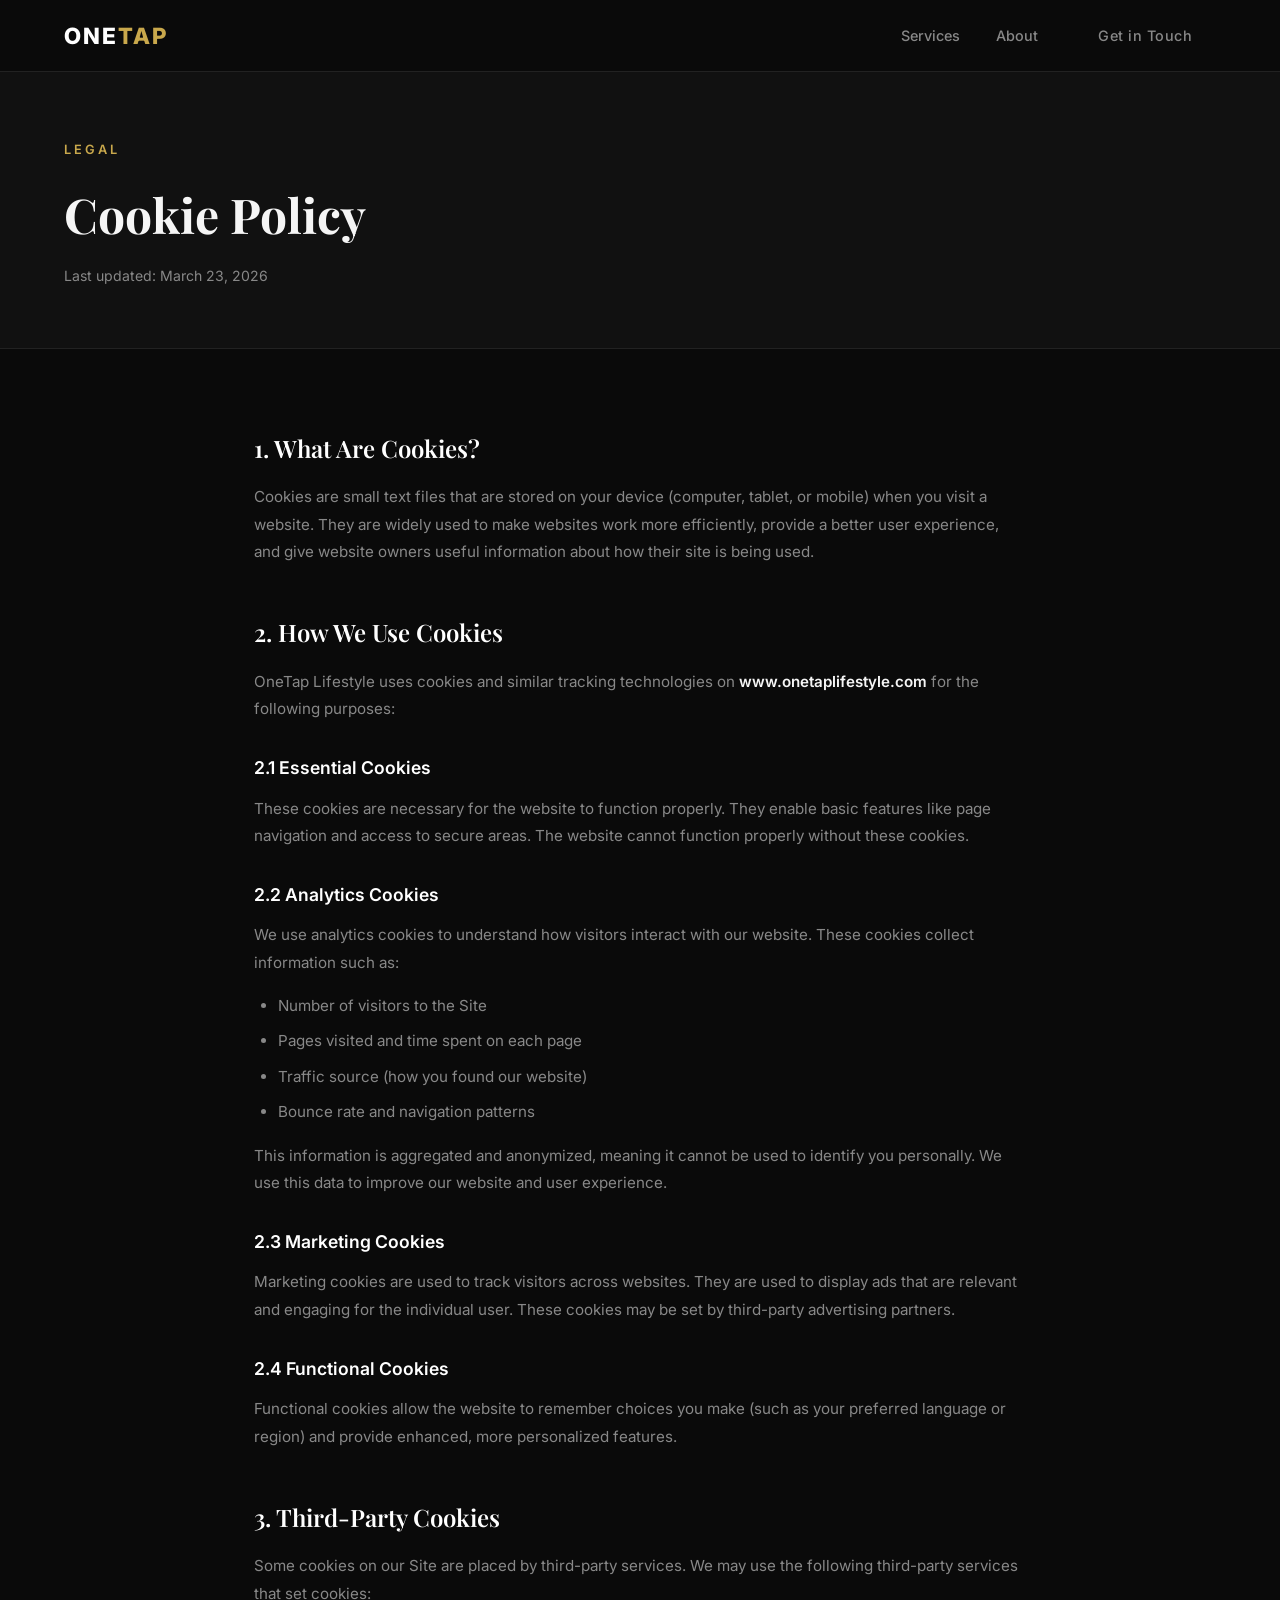
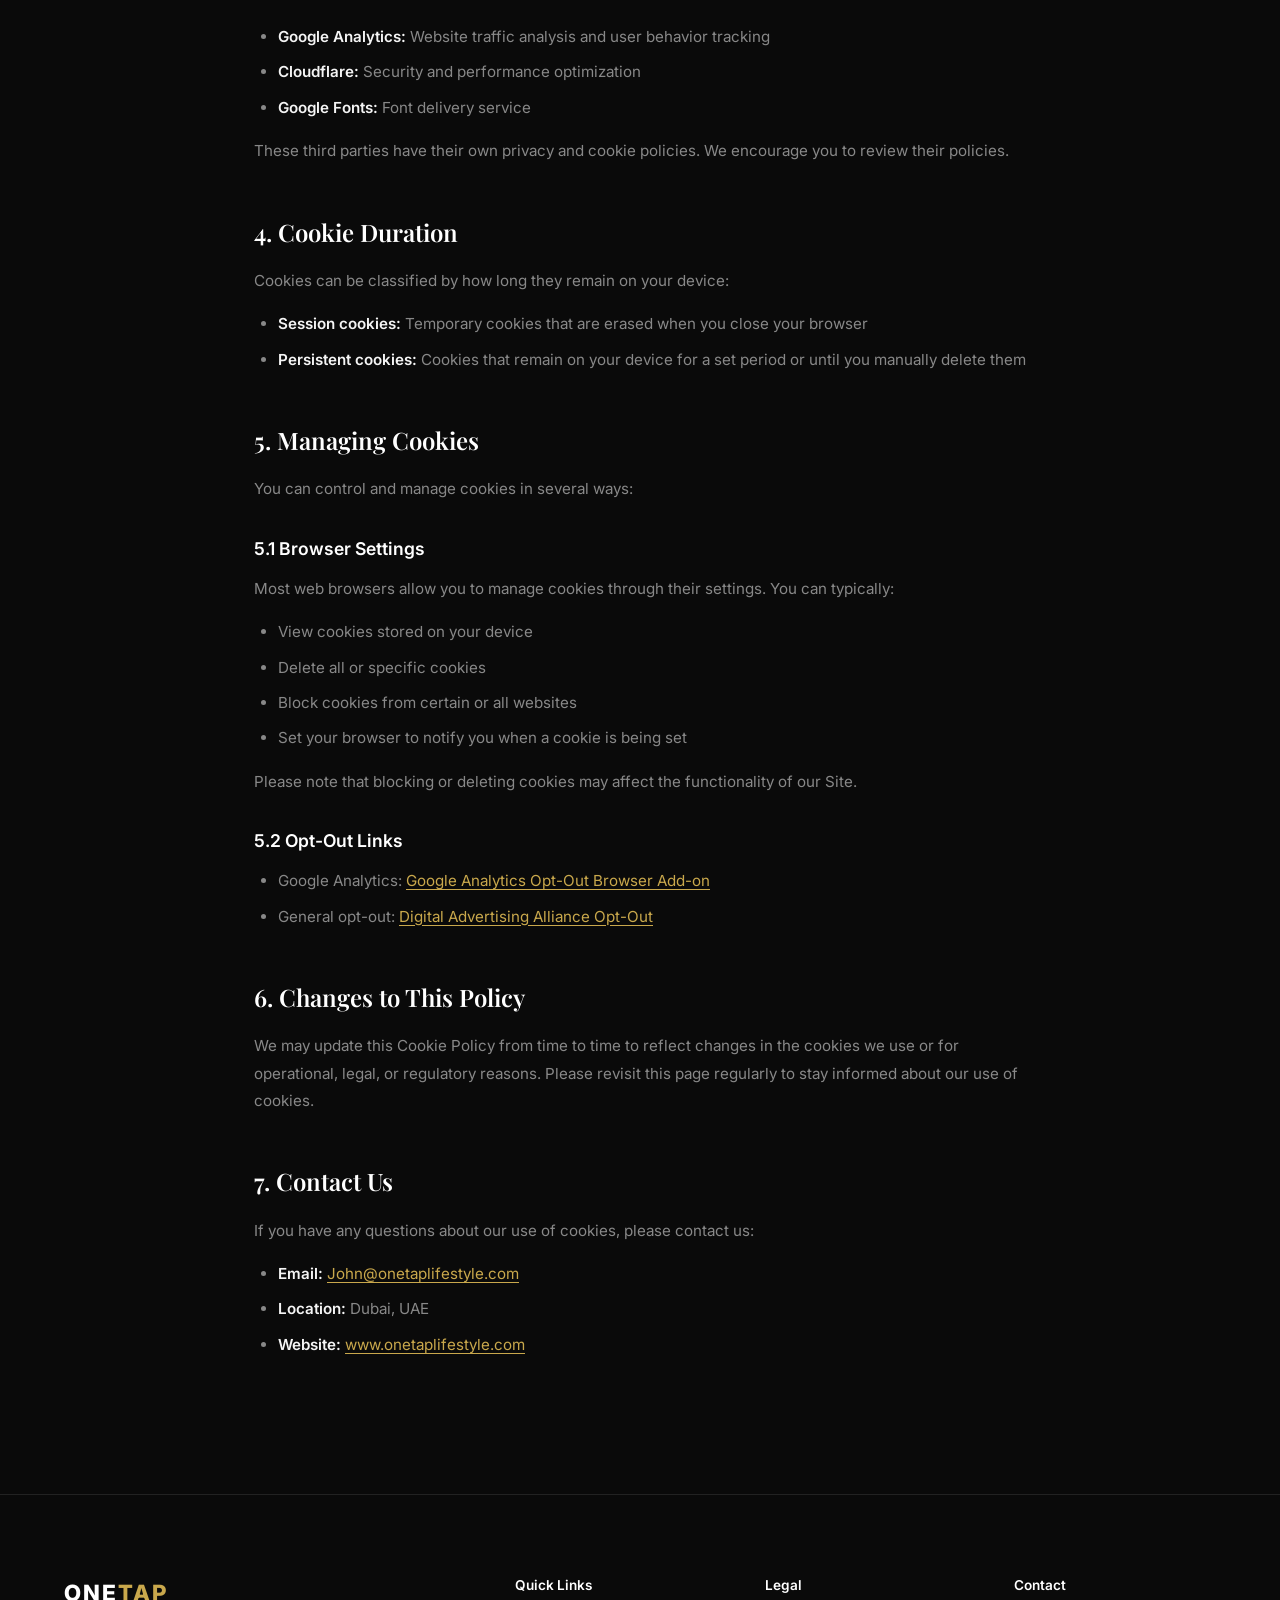
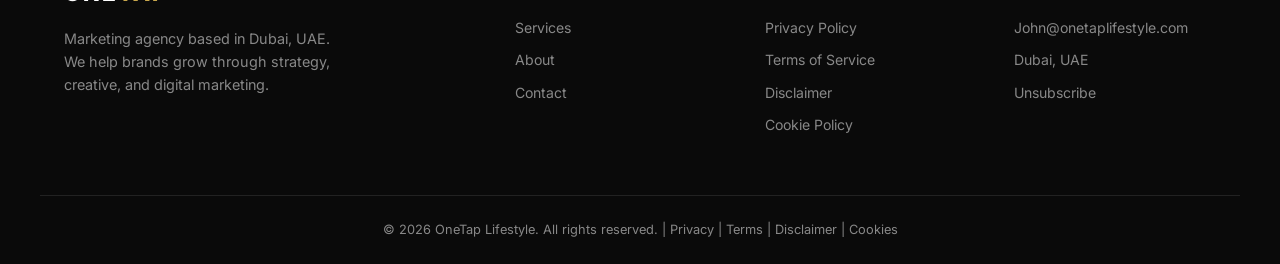
==== cookie-policy.html @ 4684f881 "Add legal pages and remove portfolio section - Remove Work/Portfolio section from homepage - Add Ter" ====
<!DOCTYPE html>
<html lang="en">
<head>
  <meta charset="UTF-8">
  <meta name="viewport" content="width=device-width, initial-scale=1.0">
  <title>Cookie Policy | OneTap Lifestyle</title>
  <meta name="description" content="Cookie Policy for OneTap Lifestyle. Learn about the cookies we use and how to manage your preferences.">
  <link rel="preconnect" href="https://fonts.googleapis.com">
  <link rel="preconnect" href="https://fonts.gstatic.com" crossorigin>
  <link href="https://fonts.googleapis.com/css2?family=Inter:wght@300;400;500;600;700;800;900&family=Playfair+Display:wght@400;500;600;700&display=swap" rel="stylesheet">
  <link rel="stylesheet" href="style.css">
  <link rel="stylesheet" href="legal.css">
</head>
<body>

  <nav class="nav nav--scrolled">
    <div class="container nav__inner">
      <a href="index.html" class="nav__logo">
        <span class="logo-one">ONE</span><span class="logo-tap">TAP</span>
      </a>
      <button class="nav__toggle" id="navToggle" aria-label="Toggle menu">
        <span></span><span></span><span></span>
      </button>
      <ul class="nav__links" id="navLinks">
        <li><a href="index.html#services">Services</a></li>
        <li><a href="index.html#about">About</a></li>
        <li><a href="index.html#contact" class="btn btn--sm">Get in Touch</a></li>
      </ul>
    </div>
  </nav>

  <section class="legal-hero">
    <div class="container">
      <p class="section__tag">Legal</p>
      <h1>Cookie Policy</h1>
      <p class="legal-updated">Last updated: March 23, 2026</p>
    </div>
  </section>

  <section class="legal-content">
    <div class="container">

      <h2>1. What Are Cookies?</h2>
      <p>Cookies are small text files that are stored on your device (computer, tablet, or mobile) when you visit a website. They are widely used to make websites work more efficiently, provide a better user experience, and give website owners useful information about how their site is being used.</p>

      <h2>2. How We Use Cookies</h2>
      <p>OneTap Lifestyle uses cookies and similar tracking technologies on <strong>www.onetaplifestyle.com</strong> for the following purposes:</p>

      <h3>2.1 Essential Cookies</h3>
      <p>These cookies are necessary for the website to function properly. They enable basic features like page navigation and access to secure areas. The website cannot function properly without these cookies.</p>

      <h3>2.2 Analytics Cookies</h3>
      <p>We use analytics cookies to understand how visitors interact with our website. These cookies collect information such as:</p>
      <ul>
        <li>Number of visitors to the Site</li>
        <li>Pages visited and time spent on each page</li>
        <li>Traffic source (how you found our website)</li>
        <li>Bounce rate and navigation patterns</li>
      </ul>
      <p>This information is aggregated and anonymized, meaning it cannot be used to identify you personally. We use this data to improve our website and user experience.</p>

      <h3>2.3 Marketing Cookies</h3>
      <p>Marketing cookies are used to track visitors across websites. They are used to display ads that are relevant and engaging for the individual user. These cookies may be set by third-party advertising partners.</p>

      <h3>2.4 Functional Cookies</h3>
      <p>Functional cookies allow the website to remember choices you make (such as your preferred language or region) and provide enhanced, more personalized features.</p>

      <h2>3. Third-Party Cookies</h2>
      <p>Some cookies on our Site are placed by third-party services. We may use the following third-party services that set cookies:</p>
      <ul>
        <li><strong>Google Analytics:</strong> Website traffic analysis and user behavior tracking</li>
        <li><strong>Cloudflare:</strong> Security and performance optimization</li>
        <li><strong>Google Fonts:</strong> Font delivery service</li>
      </ul>
      <p>These third parties have their own privacy and cookie policies. We encourage you to review their policies.</p>

      <h2>4. Cookie Duration</h2>
      <p>Cookies can be classified by how long they remain on your device:</p>
      <ul>
        <li><strong>Session cookies:</strong> Temporary cookies that are erased when you close your browser</li>
        <li><strong>Persistent cookies:</strong> Cookies that remain on your device for a set period or until you manually delete them</li>
      </ul>

      <h2>5. Managing Cookies</h2>
      <p>You can control and manage cookies in several ways:</p>

      <h3>5.1 Browser Settings</h3>
      <p>Most web browsers allow you to manage cookies through their settings. You can typically:</p>
      <ul>
        <li>View cookies stored on your device</li>
        <li>Delete all or specific cookies</li>
        <li>Block cookies from certain or all websites</li>
        <li>Set your browser to notify you when a cookie is being set</li>
      </ul>
      <p>Please note that blocking or deleting cookies may affect the functionality of our Site.</p>

      <h3>5.2 Opt-Out Links</h3>
      <ul>
        <li>Google Analytics: <a href="https://tools.google.com/dlpage/gaoptout" target="_blank" rel="noopener">Google Analytics Opt-Out Browser Add-on</a></li>
        <li>General opt-out: <a href="https://www.aboutads.info/choices/" target="_blank" rel="noopener">Digital Advertising Alliance Opt-Out</a></li>
      </ul>

      <h2>6. Changes to This Policy</h2>
      <p>We may update this Cookie Policy from time to time to reflect changes in the cookies we use or for operational, legal, or regulatory reasons. Please revisit this page regularly to stay informed about our use of cookies.</p>

      <h2>7. Contact Us</h2>
      <p>If you have any questions about our use of cookies, please contact us:</p>
      <ul>
        <li><strong>Email:</strong> <a href="mailto:John@onetaplifestyle.com">John@onetaplifestyle.com</a></li>
        <li><strong>Location:</strong> Dubai, UAE</li>
        <li><strong>Website:</strong> <a href="https://www.onetaplifestyle.com">www.onetaplifestyle.com</a></li>
      </ul>

    </div>
  </section>

  <footer class="footer">
    <div class="container footer__inner">
      <div class="footer__brand">
        <a href="index.html" class="nav__logo">
          <span class="logo-one">ONE</span><span class="logo-tap">TAP</span>
        </a>
        <p>Marketing agency based in Dubai, UAE. We help brands grow through strategy, creative, and digital marketing.</p>
      </div>
      <div class="footer__links">
        <h4>Quick Links</h4>
        <a href="index.html#services">Services</a>
        <a href="index.html#about">About</a>
        <a href="index.html#contact">Contact</a>
      </div>
      <div class="footer__links">
        <h4>Legal</h4>
        <a href="privacy-policy.html">Privacy Policy</a>
        <a href="terms-of-service.html">Terms of Service</a>
        <a href="disclaimer.html">Disclaimer</a>
        <a href="cookie-policy.html">Cookie Policy</a>
      </div>
      <div class="footer__links">
        <h4>Contact</h4>
        <a href="mailto:John@onetaplifestyle.com">John@onetaplifestyle.com</a>
        <p>Dubai, UAE</p>
        <a href="unsubscribe.html">Unsubscribe</a>
      </div>
    </div>
    <div class="container footer__bottom">
      <p>&copy; 2026 OneTap Lifestyle. All rights reserved. |
        <a href="privacy-policy.html">Privacy</a> |
        <a href="terms-of-service.html">Terms</a> |
        <a href="disclaimer.html">Disclaimer</a> |
        <a href="cookie-policy.html">Cookies</a>
      </p>
    </div>
  </footer>

  <script src="script.js"></script>
</body>
</html>
---- style.css ----
/* ============================================
   OneTap Lifestyle — Global Styles
   ============================================ */

:root {
  --color-bg: #0a0a0a;
  --color-surface: #111111;
  --color-surface-2: #1a1a1a;
  --color-border: #222222;
  --color-text: #f5f5f5;
  --color-text-muted: #888888;
  --color-accent: #c9a84c;
  --color-accent-light: #e0c474;
  --color-white: #ffffff;
  --font-sans: 'Inter', -apple-system, sans-serif;
  --font-serif: 'Playfair Display', Georgia, serif;
  --ease: cubic-bezier(0.25, 0.46, 0.45, 0.94);
  --ease-out: cubic-bezier(0.16, 1, 0.3, 1);
}

*, *::before, *::after {
  margin: 0;
  padding: 0;
  box-sizing: border-box;
}

html {
  scroll-behavior: smooth;
  -webkit-font-smoothing: antialiased;
}

body {
  font-family: var(--font-sans);
  background: var(--color-bg);
  color: var(--color-text);
  line-height: 1.6;
  overflow-x: hidden;
}

a {
  color: inherit;
  text-decoration: none;
  transition: color 0.3s var(--ease);
}

img { max-width: 100%; display: block; }

.container {
  width: 100%;
  max-width: 1200px;
  margin: 0 auto;
  padding: 0 24px;
}

.section__tag {
  font-size: 0.8rem;
  font-weight: 600;
  letter-spacing: 3px;
  text-transform: uppercase;
  color: var(--color-accent);
  margin-bottom: 16px;
}

.section__title {
  font-family: var(--font-serif);
  font-size: clamp(2rem, 4vw, 3rem);
  font-weight: 600;
  line-height: 1.2;
  margin-bottom: 48px;
}

/* Buttons */
.btn {
  display: inline-flex;
  align-items: center;
  justify-content: center;
  padding: 14px 32px;
  font-size: 0.9rem;
  font-weight: 600;
  letter-spacing: 0.5px;
  border-radius: 6px;
  border: none;
  cursor: pointer;
  transition: all 0.3s var(--ease);
  font-family: var(--font-sans);
}

.btn--primary {
  background: var(--color-accent);
  color: var(--color-bg);
}

.btn--primary:hover {
  background: var(--color-accent-light);
  transform: translateY(-2px);
  box-shadow: 0 8px 30px rgba(201, 168, 76, 0.25);
}

.btn--outline {
  background: transparent;
  border: 1px solid var(--color-border);
  color: var(--color-text);
}

.btn--outline:hover {
  border-color: var(--color-accent);
  color: var(--color-accent);
}

.btn--sm { padding: 10px 24px; font-size: 0.85rem; }
.btn--lg { padding: 18px 42px; font-size: 1rem; }
.btn--full { width: 100%; }

/* ============================================
   Navigation
   ============================================ */

.nav {
  position: fixed;
  top: 0;
  left: 0;
  right: 0;
  z-index: 1000;
  padding: 20px 0;
  transition: all 0.4s var(--ease);
}

.nav--scrolled {
  background: rgba(10, 10, 10, 0.92);
  backdrop-filter: blur(20px);
  padding: 14px 0;
  border-bottom: 1px solid var(--color-border);
}

.nav__inner {
  display: flex;
  align-items: center;
  justify-content: space-between;
}

.nav__logo {
  font-size: 1.4rem;
  font-weight: 800;
  letter-spacing: 2px;
}

.logo-one { color: var(--color-white); }
.logo-tap { color: var(--color-accent); }

.nav__links {
  display: flex;
  align-items: center;
  gap: 36px;
  list-style: none;
}

.nav__links a {
  font-size: 0.9rem;
  font-weight: 500;
  color: var(--color-text-muted);
  transition: color 0.3s;
}

.nav__links a:hover { color: var(--color-white); }

.nav__toggle {
  display: none;
  flex-direction: column;
  gap: 5px;
  background: none;
  border: none;
  cursor: pointer;
  padding: 4px;
}

.nav__toggle span {
  width: 24px;
  height: 2px;
  background: var(--color-white);
  transition: all 0.3s var(--ease);
}

/* ============================================
   Hero
   ============================================ */

.hero {
  position: relative;
  min-height: 100vh;
  display: flex;
  align-items: center;
  padding: 120px 0 80px;
  overflow: hidden;
}

.hero__bg {
  position: absolute;
  inset: 0;
  background:
    radial-gradient(ellipse at 20% 50%, rgba(201, 168, 76, 0.08) 0%, transparent 60%),
    radial-gradient(ellipse at 80% 20%, rgba(201, 168, 76, 0.05) 0%, transparent 50%);
}

.hero__content { position: relative; max-width: 800px; }

.hero__tag {
  font-size: 0.8rem;
  font-weight: 600;
  letter-spacing: 3px;
  text-transform: uppercase;
  color: var(--color-accent);
  margin-bottom: 24px;
  opacity: 0;
  transform: translateY(20px);
  animation: fadeUp 0.8s var(--ease-out) 0.2s forwards;
}

.hero__title {
  font-family: var(--font-serif);
  font-size: clamp(2.8rem, 6vw, 5rem);
  font-weight: 700;
  line-height: 1.1;
  margin-bottom: 24px;
  opacity: 0;
  transform: translateY(30px);
  animation: fadeUp 0.8s var(--ease-out) 0.4s forwards;
}

.hero__accent { color: var(--color-accent); }

.hero__sub {
  font-size: 1.15rem;
  line-height: 1.7;
  color: var(--color-text-muted);
  max-width: 560px;
  margin-bottom: 40px;
  opacity: 0;
  transform: translateY(30px);
  animation: fadeUp 0.8s var(--ease-out) 0.6s forwards;
}

.hero__actions {
  display: flex;
  gap: 16px;
  flex-wrap: wrap;
  opacity: 0;
  transform: translateY(30px);
  animation: fadeUp 0.8s var(--ease-out) 0.8s forwards;
}

.hero__scroll {
  position: absolute;
  bottom: 40px;
  left: 50%;
  transform: translateX(-50%);
  display: flex;
  flex-direction: column;
  align-items: center;
  gap: 8px;
  opacity: 0;
  animation: fadeIn 1s var(--ease) 1.2s forwards;
}

.hero__scroll span {
  font-size: 0.7rem;
  letter-spacing: 2px;
  text-transform: uppercase;
  color: var(--color-text-muted);
}

.hero__scroll-line {
  width: 1px;
  height: 40px;
  background: var(--color-accent);
  animation: scrollLine 2s var(--ease) infinite;
}

@keyframes fadeUp {
  to { opacity: 1; transform: translateY(0); }
}

@keyframes fadeIn {
  to { opacity: 1; }
}

@keyframes scrollLine {
  0% { transform: scaleY(0); transform-origin: top; }
  50% { transform: scaleY(1); transform-origin: top; }
  51% { transform-origin: bottom; }
  100% { transform: scaleY(0); transform-origin: bottom; }
}

/* ============================================
   Services
   ============================================ */

.services {
  padding: 120px 0;
  background: var(--color-surface);
}

.services__grid {
  display: grid;
  grid-template-columns: repeat(3, 1fr);
  gap: 24px;
}

.service-card {
  background: var(--color-surface-2);
  border: 1px solid var(--color-border);
  border-radius: 12px;
  padding: 40px 32px;
  transition: all 0.4s var(--ease);
  opacity: 0;
  transform: translateY(30px);
}

.service-card.animate-in {
  opacity: 1;
  transform: translateY(0);
}

.service-card:hover {
  border-color: var(--color-accent);
  transform: translateY(-4px);
  box-shadow: 0 20px 60px rgba(0, 0, 0, 0.3);
}

.service-card__icon {
  width: 48px;
  height: 48px;
  color: var(--color-accent);
  margin-bottom: 24px;
}

.service-card h3 {
  font-size: 1.15rem;
  font-weight: 600;
  margin-bottom: 12px;
}

.service-card p {
  font-size: 0.92rem;
  color: var(--color-text-muted);
  line-height: 1.6;
}

/* ============================================
   Stats
   ============================================ */

.stats {
  padding: 80px 0;
  border-top: 1px solid var(--color-border);
  border-bottom: 1px solid var(--color-border);
}

.stats__grid {
  display: grid;
  grid-template-columns: repeat(4, 1fr);
  gap: 32px;
  text-align: center;
}

.stat {
  opacity: 0;
  transform: translateY(20px);
}

.stat.animate-in {
  opacity: 1;
  transform: translateY(0);
  transition: all 0.6s var(--ease-out);
}

.stat__number {
  font-family: var(--font-serif);
  font-size: 3rem;
  font-weight: 700;
  color: var(--color-accent);
}

.stat__plus {
  font-family: var(--font-serif);
  font-size: 2rem;
  color: var(--color-accent);
}

.stat p {
  font-size: 0.9rem;
  color: var(--color-text-muted);
  margin-top: 4px;
}

/* ============================================
   About
   ============================================ */

.about {
  padding: 120px 0;
}

.about__inner {
  display: grid;
  grid-template-columns: 1fr 1fr;
  gap: 80px;
  align-items: center;
}

.about__text p {
  font-size: 1rem;
  color: var(--color-text-muted);
  margin-bottom: 20px;
  line-height: 1.7;
}

.about__text .btn { margin-top: 16px; }

.about__card {
  background: linear-gradient(135deg, var(--color-surface-2), var(--color-surface));
  border: 1px solid var(--color-border);
  border-radius: 16px;
  padding: 60px 48px;
  position: relative;
  overflow: hidden;
}

.about__card::before {
  content: '';
  position: absolute;
  top: 0;
  left: 0;
  right: 0;
  height: 3px;
  background: linear-gradient(90deg, var(--color-accent), var(--color-accent-light));
}

.about__card-label {
  font-size: 0.75rem;
  font-weight: 600;
  letter-spacing: 3px;
  text-transform: uppercase;
  color: var(--color-accent);
  margin-bottom: 24px;
  display: block;
}

.about__card h3 {
  font-family: var(--font-serif);
  font-size: 1.8rem;
  line-height: 1.4;
  font-weight: 600;
}

.about__text,
.about__visual {
  opacity: 0;
  transform: translateY(30px);
}

.about__text.animate-in,
.about__visual.animate-in {
  opacity: 1;
  transform: translateY(0);
  transition: all 0.8s var(--ease-out);
}

/* ============================================
   CTA
   ============================================ */

.cta {
  padding: 120px 0;
}

.cta__inner {
  text-align: center;
  padding: 80px 48px;
  border-radius: 20px;
  background: linear-gradient(135deg, var(--color-surface-2), var(--color-surface));
  border: 1px solid var(--color-border);
  position: relative;
  overflow: hidden;
  opacity: 0;
  transform: translateY(30px);
}

.cta__inner.animate-in {
  opacity: 1;
  transform: translateY(0);
  transition: all 0.8s var(--ease-out);
}

.cta__inner::before {
  content: '';
  position: absolute;
  top: -50%;
  left: -50%;
  width: 200%;
  height: 200%;
  background: radial-gradient(circle, rgba(201, 168, 76, 0.06) 0%, transparent 50%);
  pointer-events: none;
}

.cta h2 {
  font-family: var(--font-serif);
  font-size: clamp(2rem, 4vw, 3rem);
  margin-bottom: 16px;
  position: relative;
}

.cta p {
  font-size: 1.1rem;
  color: var(--color-text-muted);
  margin-bottom: 32px;
  position: relative;
}

.cta .btn { position: relative; }

/* ============================================
   Contact
   ============================================ */

.contact {
  padding: 120px 0;
  background: var(--color-surface);
}

.contact__inner {
  display: grid;
  grid-template-columns: 1fr 1fr;
  gap: 80px;
}

.contact__info,
.contact__form {
  opacity: 0;
  transform: translateY(30px);
}

.contact__info.animate-in,
.contact__form.animate-in {
  opacity: 1;
  transform: translateY(0);
  transition: all 0.8s var(--ease-out);
}

.contact__details { margin-top: 16px; }

.contact__item {
  margin-bottom: 28px;
}

.contact__label {
  font-size: 0.75rem;
  font-weight: 600;
  letter-spacing: 2px;
  text-transform: uppercase;
  color: var(--color-accent);
  display: block;
  margin-bottom: 6px;
}

.contact__item a:hover { color: var(--color-accent); }

.contact__item p { color: var(--color-text-muted); }

.form__group { margin-bottom: 16px; }

.form__group input,
.form__group textarea {
  width: 100%;
  padding: 16px 20px;
  background: var(--color-surface-2);
  border: 1px solid var(--color-border);
  border-radius: 8px;
  color: var(--color-text);
  font-family: var(--font-sans);
  font-size: 0.95rem;
  transition: border-color 0.3s;
  outline: none;
}

.form__group input:focus,
.form__group textarea:focus {
  border-color: var(--color-accent);
}

.form__group textarea { resize: vertical; }

/* ============================================
   Footer
   ============================================ */

.footer {
  padding: 80px 0 0;
  border-top: 1px solid var(--color-border);
}

.footer__inner {
  display: grid;
  grid-template-columns: 2fr 1fr 1fr 1fr;
  gap: 48px;
  padding-bottom: 48px;
}

.footer__brand p {
  font-size: 0.9rem;
  color: var(--color-text-muted);
  margin-top: 16px;
  max-width: 280px;
  line-height: 1.6;
}

.footer__links h4 {
  font-size: 0.85rem;
  font-weight: 600;
  margin-bottom: 20px;
  color: var(--color-white);
}

.footer__links a,
.footer__links p {
  display: block;
  font-size: 0.88rem;
  color: var(--color-text-muted);
  margin-bottom: 10px;
}

.footer__links a:hover { color: var(--color-accent); }

.footer__bottom {
  padding: 24px 0;
  border-top: 1px solid var(--color-border);
  text-align: center;
}

.footer__bottom p {
  font-size: 0.8rem;
  color: var(--color-text-muted);
}

.footer__bottom a {
  color: var(--color-text-muted);
  transition: color 0.3s;
}

.footer__bottom a:hover {
  color: var(--color-accent);
}

/* ============================================
   Animations
   ============================================ */

[data-animate] {
  opacity: 0;
  transform: translateY(30px);
}

[data-animate].animate-in {
  opacity: 1;
  transform: translateY(0);
  transition: all 0.7s var(--ease-out);
}

/* ============================================
   Responsive
   ============================================ */

@media (max-width: 992px) {
  .services__grid { grid-template-columns: repeat(2, 1fr); }
  .stats__grid { grid-template-columns: repeat(2, 1fr); gap: 40px; }
  .about__inner { grid-template-columns: 1fr; gap: 48px; }
  .contact__inner { grid-template-columns: 1fr; gap: 48px; }
  .footer__inner { grid-template-columns: 1fr 1fr; gap: 32px; }
}

@media (max-width: 768px) {
  .nav__toggle { display: flex; }

  .nav__links {
    position: fixed;
    top: 0;
    right: -100%;
    width: 280px;
    height: 100vh;
    background: var(--color-surface);
    flex-direction: column;
    align-items: flex-start;
    padding: 80px 32px;
    gap: 24px;
    transition: right 0.4s var(--ease);
    border-left: 1px solid var(--color-border);
  }

  .nav__links.active { right: 0; }

  .services__grid { grid-template-columns: 1fr; }
  .stats__grid { grid-template-columns: 1fr 1fr; }
  .footer__inner { grid-template-columns: 1fr; }
  .hero__title { font-size: clamp(2.2rem, 8vw, 3.2rem); }
}

@media (max-width: 480px) {
  .stats__grid { grid-template-columns: 1fr 1fr; gap: 24px; }
  .stat__number { font-size: 2.2rem; }
  .about__card { padding: 40px 28px; }
  .cta__inner { padding: 48px 24px; }
}
---- legal.css ----
/* Legal Pages — Shared Styles */

.legal-hero {
  padding: 140px 0 60px;
  background: var(--color-surface);
  border-bottom: 1px solid var(--color-border);
}

.legal-hero h1 {
  font-family: var(--font-serif);
  font-size: clamp(2rem, 4vw, 3rem);
  font-weight: 700;
  margin-bottom: 12px;
}

.legal-hero .legal-updated {
  font-size: 0.88rem;
  color: var(--color-text-muted);
}

.legal-content {
  padding: 80px 0 120px;
}

.legal-content .container {
  max-width: 820px;
}

.legal-content h2 {
  font-family: var(--font-serif);
  font-size: 1.5rem;
  font-weight: 600;
  margin: 48px 0 16px;
  color: var(--color-white);
}

.legal-content h2:first-of-type {
  margin-top: 0;
}

.legal-content h3 {
  font-size: 1.1rem;
  font-weight: 600;
  margin: 32px 0 12px;
  color: var(--color-white);
}

.legal-content p {
  font-size: 0.95rem;
  color: var(--color-text-muted);
  line-height: 1.8;
  margin-bottom: 16px;
}

.legal-content ul, .legal-content ol {
  margin: 0 0 16px 24px;
  color: var(--color-text-muted);
}

.legal-content li {
  font-size: 0.95rem;
  line-height: 1.8;
  margin-bottom: 8px;
}

.legal-content a {
  color: var(--color-accent);
  text-decoration: underline;
  text-underline-offset: 3px;
}

.legal-content a:hover {
  color: var(--color-accent-light);
}

.legal-content strong {
  color: var(--color-text);
  font-weight: 600;
}

/* Unsubscribe form */
.unsub-form {
  max-width: 480px;
  margin: 32px 0;
}

.unsub-form .form__group {
  margin-bottom: 16px;
}

.unsub-form input {
  width: 100%;
  padding: 16px 20px;
  background: var(--color-surface-2);
  border: 1px solid var(--color-border);
  border-radius: 8px;
  color: var(--color-text);
  font-family: var(--font-sans);
  font-size: 0.95rem;
  transition: border-color 0.3s;
  outline: none;
}

.unsub-form input:focus {
  border-color: var(--color-accent);
}

.unsub-msg {
  margin-top: 16px;
  padding: 16px 20px;
  border-radius: 8px;
  font-size: 0.92rem;
  display: none;
}

.unsub-msg--success {
  display: block;
  background: rgba(46, 204, 113, 0.1);
  border: 1px solid rgba(46, 204, 113, 0.3);
  color: #2ecc71;
}
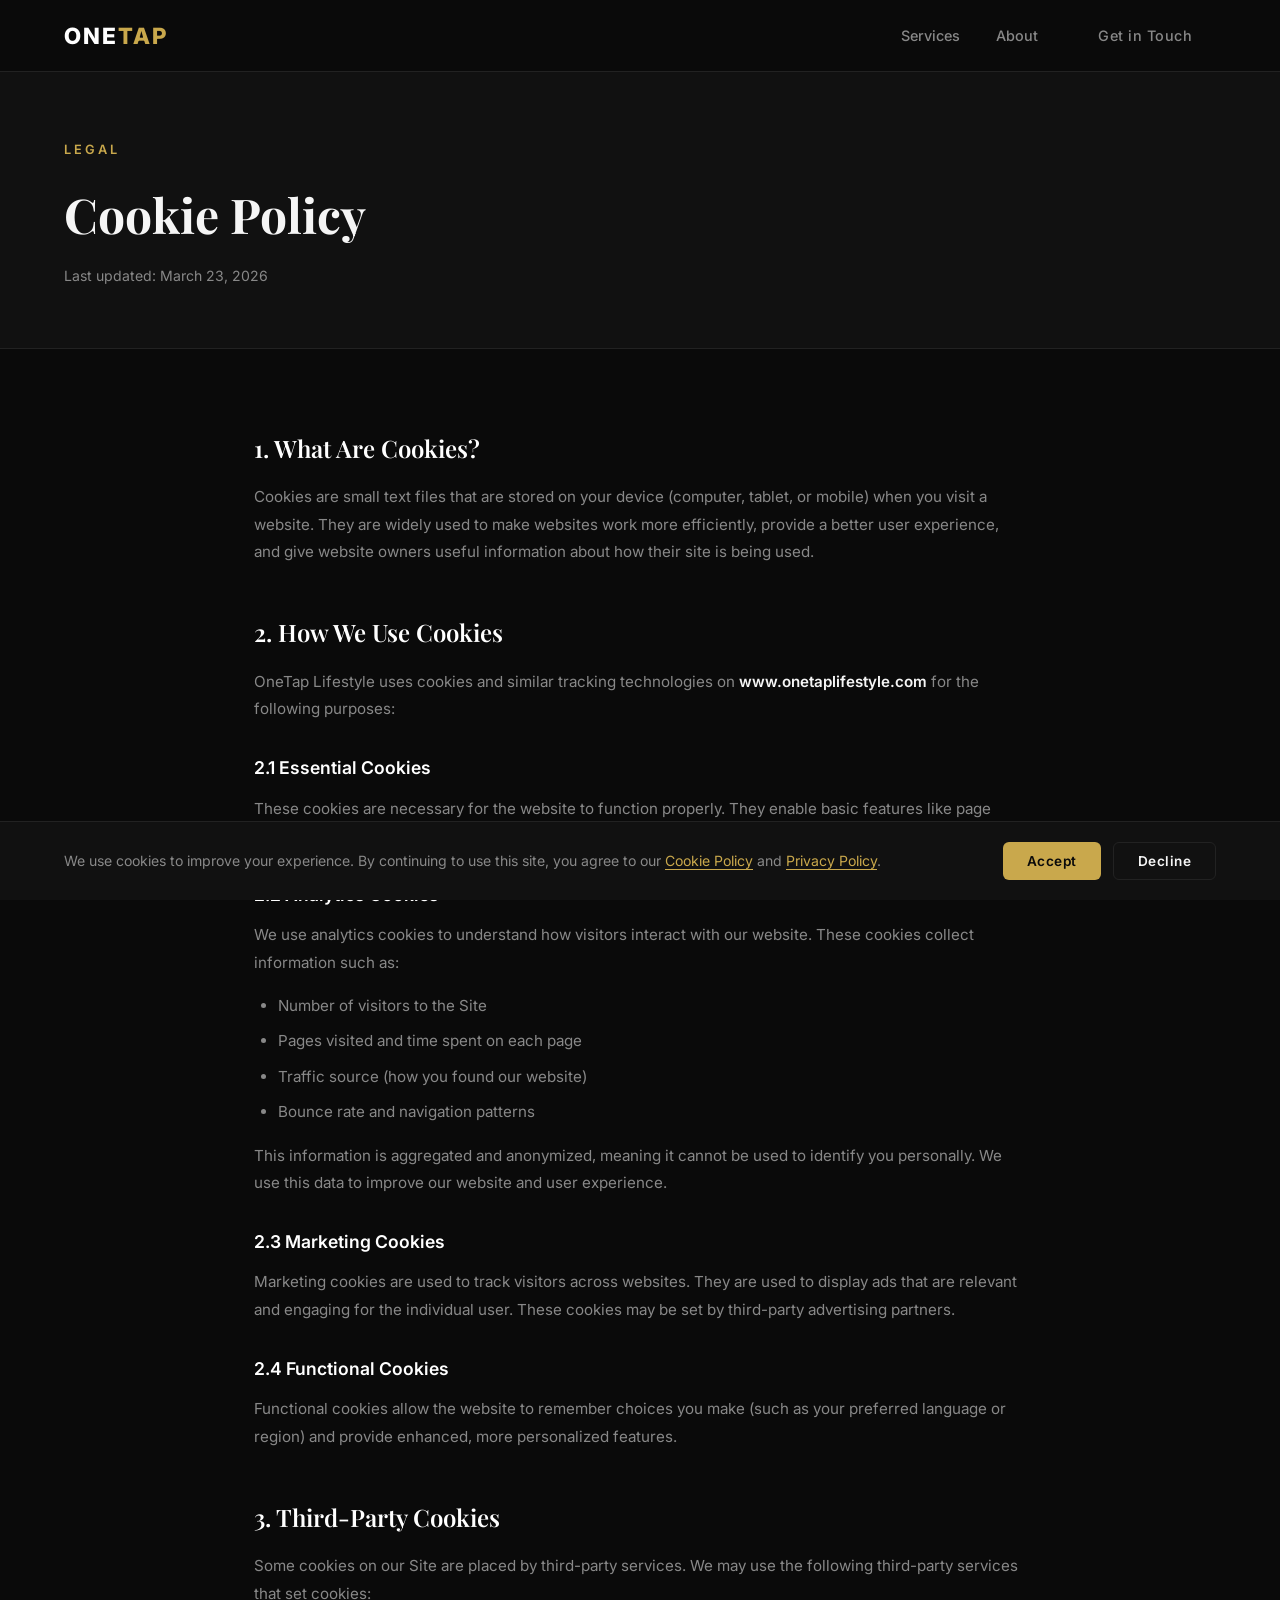
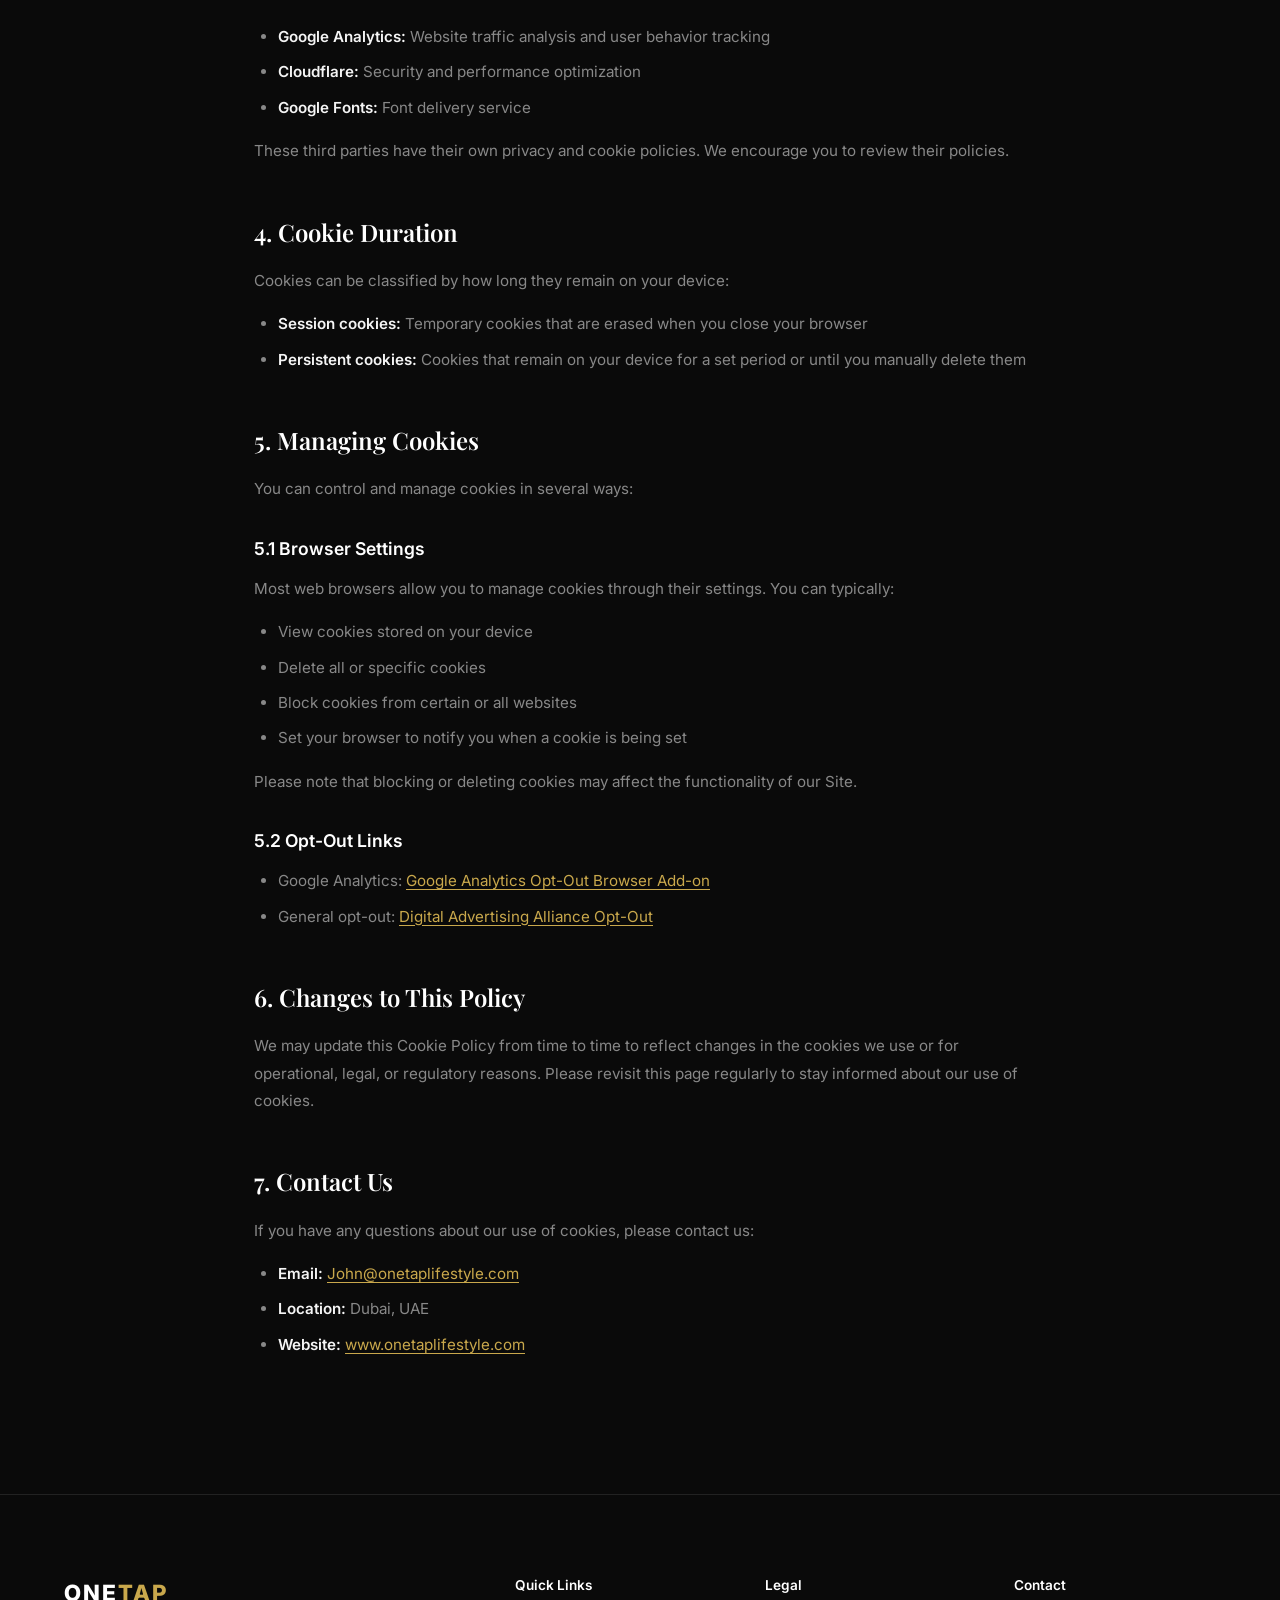
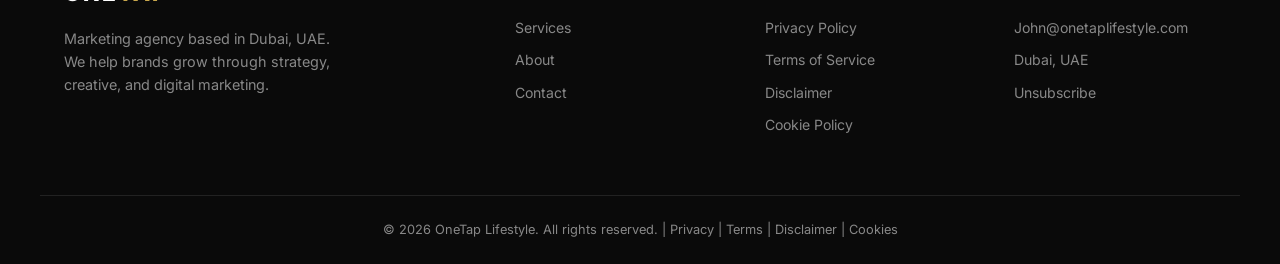
==== commit a0f5c750: "Add SEO, compliance, and email deliverability improvements Made-with: Cursor" ====
--- a/cookie-policy.html
+++ b/cookie-policy.html
@@ -5,6 +5,15 @@
   <meta name="viewport" content="width=device-width, initial-scale=1.0">
   <title>Cookie Policy | OneTap Lifestyle</title>
   <meta name="description" content="Cookie Policy for OneTap Lifestyle. Learn about the cookies we use and how to manage your preferences.">
+  <link rel="icon" type="image/svg+xml" href="favicon.svg">
+
+  <!-- Open Graph -->
+  <meta property="og:type" content="website">
+  <meta property="og:url" content="https://www.onetaplifestyle.com/cookie-policy.html">
+  <meta property="og:title" content="Cookie Policy | OneTap Lifestyle">
+  <meta property="og:description" content="Cookie Policy for OneTap Lifestyle. Learn about the cookies we use and how to manage your preferences.">
+  <meta property="og:site_name" content="OneTap Lifestyle">
+
   <link rel="preconnect" href="https://fonts.googleapis.com">
   <link rel="preconnect" href="https://fonts.gstatic.com" crossorigin>
   <link href="https://fonts.googleapis.com/css2?family=Inter:wght@300;400;500;600;700;800;900&family=Playfair+Display:wght@400;500;600;700&display=swap" rel="stylesheet">
@@ -152,6 +161,17 @@
     </div>
   </footer>
 
+  <!-- Cookie Consent Banner -->
+  <div class="cookie-banner" id="cookieBanner">
+    <div class="cookie-banner__inner">
+      <p>We use cookies to improve your experience. By continuing to use this site, you agree to our <a href="cookie-policy.html">Cookie Policy</a> and <a href="privacy-policy.html">Privacy Policy</a>.</p>
+      <div class="cookie-banner__actions">
+        <button class="btn btn--primary btn--sm" id="cookieAccept">Accept</button>
+        <button class="btn btn--outline btn--sm" id="cookieDecline">Decline</button>
+      </div>
+    </div>
+  </div>
+
   <script src="script.js"></script>
 </body>
 </html>
--- a/style.css
+++ b/style.css
@@ -651,6 +651,63 @@
 }
 
 /* ============================================
+   Cookie Consent Banner
+   ============================================ */
+
+.cookie-banner {
+  position: fixed;
+  bottom: 0;
+  left: 0;
+  right: 0;
+  z-index: 9999;
+  background: var(--color-surface);
+  border-top: 1px solid var(--color-border);
+  padding: 20px 0;
+  transform: translateY(100%);
+  transition: transform 0.4s var(--ease);
+}
+
+.cookie-banner.visible {
+  transform: translateY(0);
+}
+
+.cookie-banner__inner {
+  max-width: 1200px;
+  margin: 0 auto;
+  padding: 0 24px;
+  display: flex;
+  align-items: center;
+  justify-content: space-between;
+  gap: 24px;
+}
+
+.cookie-banner p {
+  font-size: 0.88rem;
+  color: var(--color-text-muted);
+  line-height: 1.5;
+  flex: 1;
+}
+
+.cookie-banner a {
+  color: var(--color-accent);
+  text-decoration: underline;
+  text-underline-offset: 3px;
+}
+
+.cookie-banner__actions {
+  display: flex;
+  gap: 12px;
+  flex-shrink: 0;
+}
+
+@media (max-width: 768px) {
+  .cookie-banner__inner {
+    flex-direction: column;
+    text-align: center;
+  }
+}
+
+/* ============================================
    Animations
    ============================================ */
 
